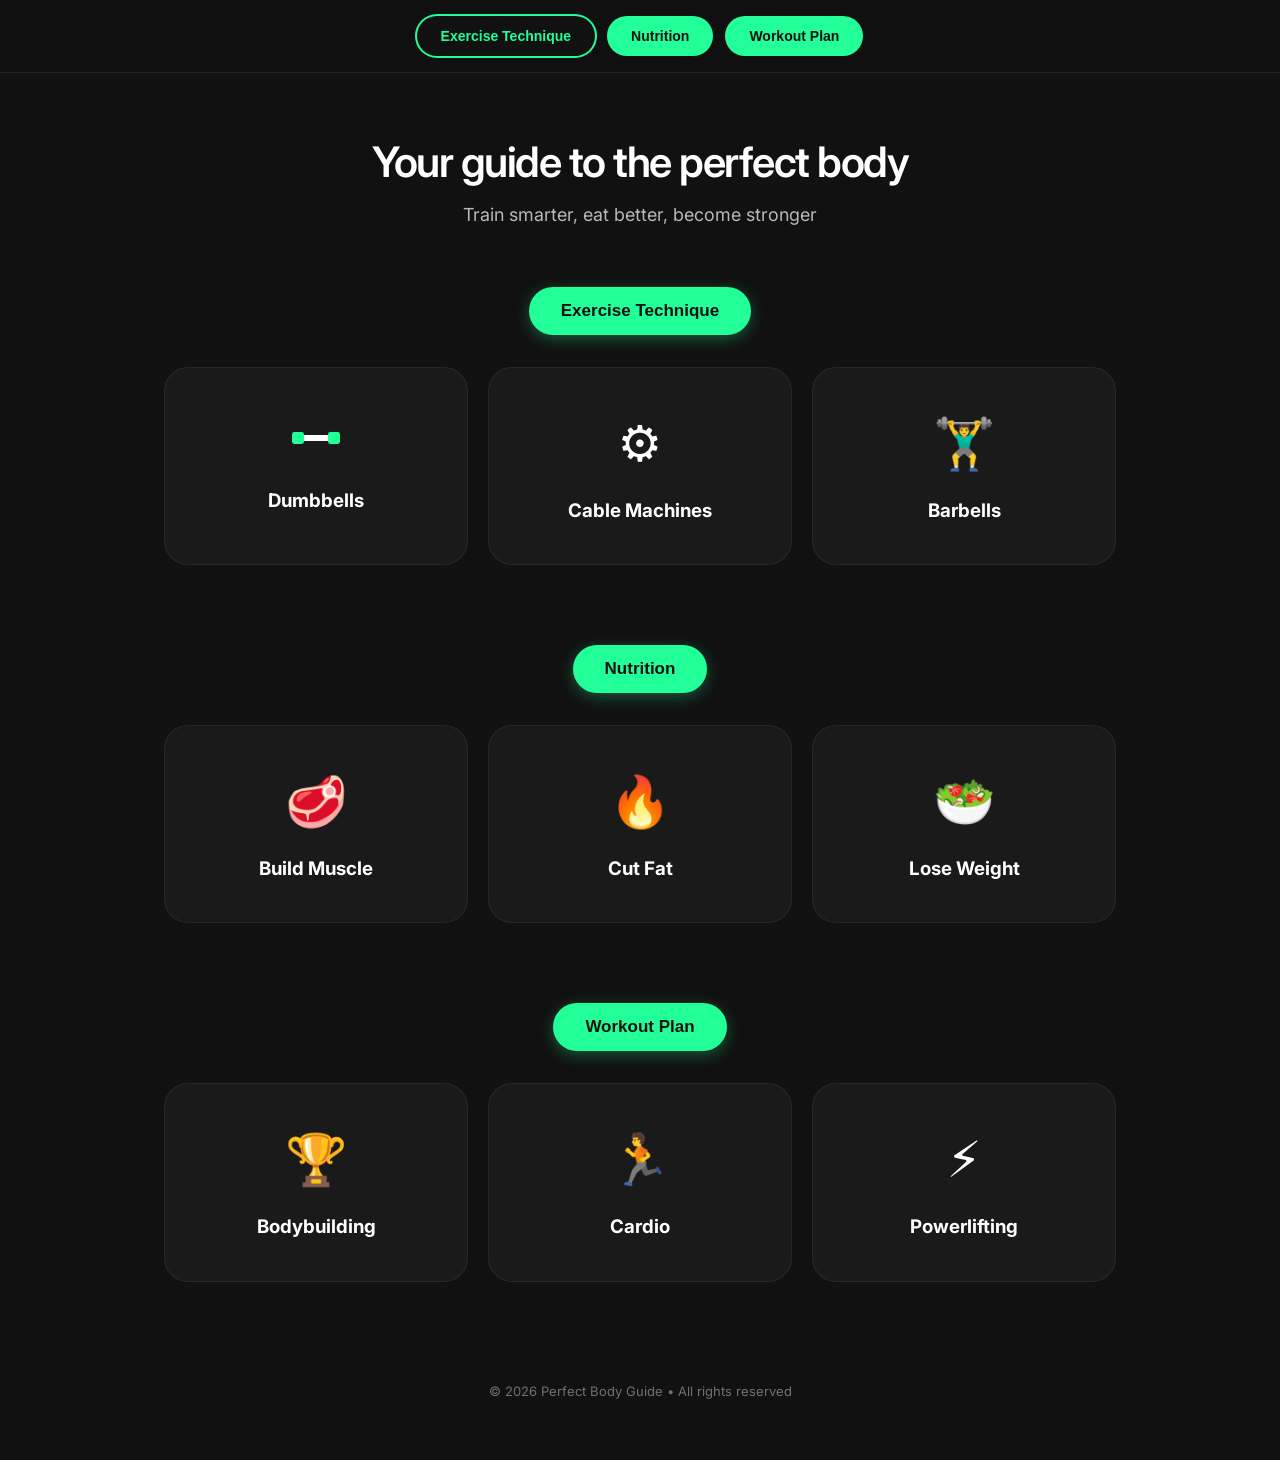
==== index.html @ 349ff9d2 "Add files via upload" ====
<!DOCTYPE html>
                <html lang="ru">
                <head>
                    <meta charset="UTF-8">
                    <meta name="viewport" content="width=device-width, initial-scale=1.0">
                    <title>Your guide to the perfect body</title>
                    <style>
                        @import url('https://fonts.googleapis.com/css2?family=Inter:wght@400;500;600&display=swap');

                        :root {
                            --green: #22ff99;
                        }

                        * {
                            margin: 0;
                            padding: 0;
                            box-sizing: border-box;
                        }

                        body {
                            background: #111111;
                            color: #ffffff;
                            font-family: 'Inter', system-ui, sans-serif;
                            line-height: 1.4;
                            overflow-x: hidden;
                        }

                        /* Верхнее фиксированное меню */
                        .top-nav {
                            position: sticky;
                            top: 0;
                            background: rgba(17, 17, 17, 0.95);
                            backdrop-filter: blur(10px);
                            z-index: 100;
                            padding: 16px 24px;
                            display: flex;
                            justify-content: center;
                            gap: 12px;
                            flex-wrap: wrap;
                            border-bottom: 1px solid rgba(255,255,255,0.08);
                        }

                        .nav-btn {
                            background: var(--green);
                            color: #111111;
                            border: none;
                            padding: 12px 24px;
                            border-radius: 9999px;
                            font-weight: 600;
                            font-size: 14px;
                            cursor: pointer;
                            transition: all 0.3s ease;
                        }

                        .nav-btn.active {
                            background: #111111;
                            color: var(--green);
                            box-shadow: 0 0 0 2px var(--green);
                        }

                        /* Герой */
                        .hero {
                            padding: 60px 24px 20px;
                            text-align: center;
                            max-width: 800px;
                            margin: 0 auto;
                        }

                        .hero h1 {
                            font-size: 42px;
                            font-weight: 600;
                            letter-spacing: -1.5px;
                            margin-bottom: 10px;
                        }

                        .hero p {
                            opacity: 0.7;
                            font-size: 18px;
                        }

                        /* Секции */
                        section {
                            padding: 40px 24px;
                            max-width: 1000px;
                            margin: 0 auto;
                        }

                        /* КОНТЕЙНЕР ДЛЯ КНОПОК НАД КАРТОЧКАМИ — ТЕПЕРЬ ПО ЦЕНТРУ */
                        .section-header-container {
                            display: flex;
                            justify-content: center; /* Центрирование кнопки */
                            margin-bottom: 32px;
                        }

                        .section-header-btn {
                            background: var(--green);
                            color: #111111;
                            font-weight: 600;
                            font-size: 17px;
                            padding: 14px 32px;
                            border-radius: 9999px;
                            border: none;
                            box-shadow: 0 4px 15px rgba(34, 255, 153, 0.3);
                            cursor: pointer;
                        }

                        /* Сетка карточек */
                        .cards-grid {
                            display: grid;
                            grid-template-columns: repeat(auto-fit, minmax(280px, 1fr));
                            gap: 20px;
                        }

                        .card {
                            background: #1a1a1a;
                            border-radius: 24px;
                            padding: 40px 24px;
                            text-align: center;
                            border: 1px solid rgba(255,255,255,0.06);
                            transition: transform 0.3s ease;
                        }

                        .card:hover {
                            transform: translateY(-8px);
                            border-color: var(--green);
                        }

                        .card-icon {
                            font-size: 50px;
                            margin-bottom: 20px;
                            display: flex;
                            justify-content: center;
                        }

                        footer {
                            padding: 60px 24px;
                            text-align: center;
                            opacity: 0.4;
                            font-size: 13px;
                        }

                        @media (max-width: 600px) {
                            .hero h1 { font-size: 32px; }
                            .cards-grid { grid-template-columns: 1fr; }
                        }
                    </style>
                </head>
                <body>

                    <div class="top-nav">
                        <button class="nav-btn active" onclick="scrollToSection('section-0')">Exercise Technique</button>
                        <button class="nav-btn" onclick="scrollToSection('section-1')">Nutrition</button>
                        <button class="nav-btn" onclick="scrollToSection('section-2')">Workout Plan</button>
                    </div>

                    <div class="hero">
                        <h1>Your guide to the perfect body</h1>
                        <p>Train smarter, eat better, become stronger</p>
                    </div>

                    <section id="section-0">
                        <div class="section-header-container">
                            <button class="section-header-btn">Exercise Technique</button>
                        </div>
                        <div class="cards-grid">
                            <div class="card">
                                <div class="card-icon">
                                    <svg width="60" height="60" viewBox="0 0 100 100">
                                        <rect x="10" y="40" width="20" height="20" rx="4" fill="#22ff99" />
                                        <rect x="70" y="40" width="20" height="20" rx="4" fill="#22ff99" />
                                        <rect x="30" y="45" width="40" height="10" fill="white" />
                                    </svg>
                                </div>
                                <h3>Dumbbells</h3>
                            </div>
                            <div class="card">
                                <div class="card-icon">⚙️</div>
                                <h3>Cable Machines</h3>
                            </div>
                            <div class="card">
                                <div class="card-icon">🏋️‍♂️</div>
                                <h3>Barbells</h3>
                            </div>
                        </div>
                    </section>

                    <section id="section-1">
                        <div class="section-header-container">
                            <button class="section-header-btn">Nutrition</button>
                        </div>

                        <div class="cards-grid">

                            <div class="card" onclick="goToPage('nutrition.html#bulking')">
                                <div class="card-icon">🥩</div>
                                <h3>Build Muscle</h3>
                            </div>

                            <div class="card" onclick="goToPage('nutrition.html#cutting')">
                                <div class="card-icon">🔥</div>
                                <h3>Cut Fat</h3>
                            </div>

                            <div class="card" onclick="goToPage('nutrition.html#weightloss')">
                                <div class="card-icon">🥗</div>
                                <h3>Lose Weight</h3>
                            </div>

                        </div>
                    </section>

                    <section id="section-2">
                        <div class="section-header-container">
                            <button class="section-header-btn">Workout Plan</button>
                        </div>
                        <div class="cards-grid">
                            <div class="card" onclick="goToPage('workout.html#bodybuilding')">
                                <div class="card-icon">🏆</div>
                                <h3>Bodybuilding</h3>
                            </div>

                            <div class="card" onclick="goToPage('cardio.html#cardio')">
                                <div class="card-icon">🏃</div>
                                <h3>Cardio</h3>
                            </div>

                            <div class="card" onclick="goToPage('powerlifting.html#powerlifting')">
                                <div class="card-icon">⚡</div>
                                <h3>Powerlifting</h3>
                            </div>
                        </div>
                    </section>

                    <footer>
                        © 2026 Perfect Body Guide • All rights reserved
                    </footer>

                    <script>
                        function scrollToSection(id) {
                            document.getElementById(id).scrollIntoView({ behavior: 'smooth' });

                            // Обновление активной кнопки в меню
                            document.querySelectorAll('.nav-btn').forEach(btn => {
                                btn.classList.remove('active');
                                if (btn.getAttribute('onclick').includes(id)) btn.classList.add('active');
                            });
                        }
                    </script>
                    <script>
                        function goToPage(page) {
                            window.location.href = page;
                        }
                    </script>
                </body>
                </html>
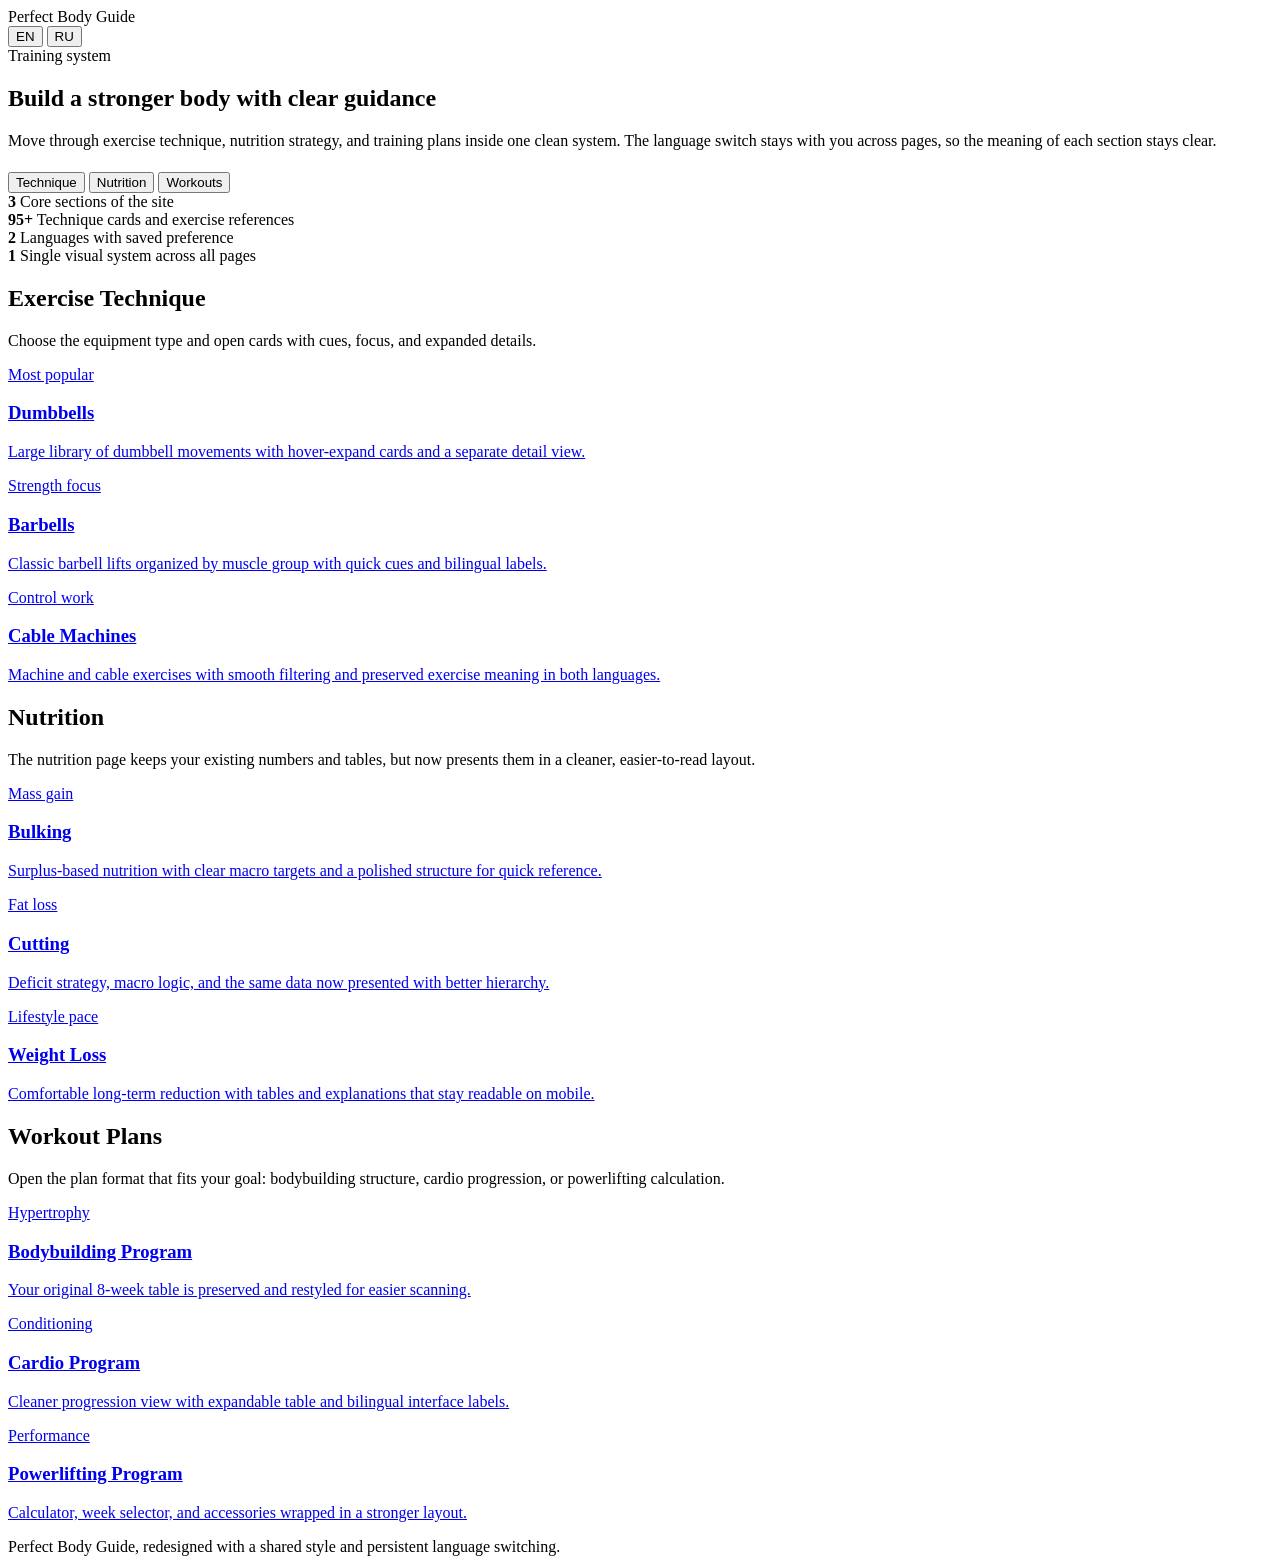
==== commit 5e87116d: "Add files via upload" ====
--- a/index.html
+++ b/index.html
@@ -1,255 +1,348 @@
-                <!DOCTYPE html>
-                <html lang="ru">
-                <head>
-                    <meta charset="UTF-8">
-                    <meta name="viewport" content="width=device-width, initial-scale=1.0">
-                    <title>Your guide to the perfect body</title>
-                    <style>
-                        @import url('https://fonts.googleapis.com/css2?family=Inter:wght@400;500;600&display=swap');
-
-                        :root {
-                            --green: #22ff99;
-                        }
-
-                        * {
-                            margin: 0;
-                            padding: 0;
-                            box-sizing: border-box;
-                        }
-
-                        body {
-                            background: #111111;
-                            color: #ffffff;
-                            font-family: 'Inter', system-ui, sans-serif;
-                            line-height: 1.4;
-                            overflow-x: hidden;
-                        }
-
-                        /* Верхнее фиксированное меню */
-                        .top-nav {
-                            position: sticky;
-                            top: 0;
-                            background: rgba(17, 17, 17, 0.95);
-                            backdrop-filter: blur(10px);
-                            z-index: 100;
-                            padding: 16px 24px;
-                            display: flex;
-                            justify-content: center;
-                            gap: 12px;
-                            flex-wrap: wrap;
-                            border-bottom: 1px solid rgba(255,255,255,0.08);
-                        }
-
-                        .nav-btn {
-                            background: var(--green);
-                            color: #111111;
-                            border: none;
-                            padding: 12px 24px;
-                            border-radius: 9999px;
-                            font-weight: 600;
-                            font-size: 14px;
-                            cursor: pointer;
-                            transition: all 0.3s ease;
-                        }
-
-                        .nav-btn.active {
-                            background: #111111;
-                            color: var(--green);
-                            box-shadow: 0 0 0 2px var(--green);
-                        }
-
-                        /* Герой */
-                        .hero {
-                            padding: 60px 24px 20px;
-                            text-align: center;
-                            max-width: 800px;
-                            margin: 0 auto;
-                        }
-
-                        .hero h1 {
-                            font-size: 42px;
-                            font-weight: 600;
-                            letter-spacing: -1.5px;
-                            margin-bottom: 10px;
-                        }
-
-                        .hero p {
-                            opacity: 0.7;
-                            font-size: 18px;
-                        }
-
-                        /* Секции */
-                        section {
-                            padding: 40px 24px;
-                            max-width: 1000px;
-                            margin: 0 auto;
-                        }
-
-                        /* КОНТЕЙНЕР ДЛЯ КНОПОК НАД КАРТОЧКАМИ — ТЕПЕРЬ ПО ЦЕНТРУ */
-                        .section-header-container {
-                            display: flex;
-                            justify-content: center; /* Центрирование кнопки */
-                            margin-bottom: 32px;
-                        }
-
-                        .section-header-btn {
-                            background: var(--green);
-                            color: #111111;
-                            font-weight: 600;
-                            font-size: 17px;
-                            padding: 14px 32px;
-                            border-radius: 9999px;
-                            border: none;
-                            box-shadow: 0 4px 15px rgba(34, 255, 153, 0.3);
-                            cursor: pointer;
-                        }
-
-                        /* Сетка карточек */
-                        .cards-grid {
-                            display: grid;
-                            grid-template-columns: repeat(auto-fit, minmax(280px, 1fr));
-                            gap: 20px;
-                        }
-
-                        .card {
-                            background: #1a1a1a;
-                            border-radius: 24px;
-                            padding: 40px 24px;
-                            text-align: center;
-                            border: 1px solid rgba(255,255,255,0.06);
-                            transition: transform 0.3s ease;
-                        }
-
-                        .card:hover {
-                            transform: translateY(-8px);
-                            border-color: var(--green);
-                        }
-
-                        .card-icon {
-                            font-size: 50px;
-                            margin-bottom: 20px;
-                            display: flex;
-                            justify-content: center;
-                        }
-
-                        footer {
-                            padding: 60px 24px;
-                            text-align: center;
-                            opacity: 0.4;
-                            font-size: 13px;
-                        }
-
-                        @media (max-width: 600px) {
-                            .hero h1 { font-size: 32px; }
-                            .cards-grid { grid-template-columns: 1fr; }
-                        }
-                    </style>
-                </head>
-                <body>
-
-                    <div class="top-nav">
-                        <button class="nav-btn active" onclick="scrollToSection('section-0')">Exercise Technique</button>
-                        <button class="nav-btn" onclick="scrollToSection('section-1')">Nutrition</button>
-                        <button class="nav-btn" onclick="scrollToSection('section-2')">Workout Plan</button>
-                    </div>
-
-                    <div class="hero">
-                        <h1>Your guide to the perfect body</h1>
-                        <p>Train smarter, eat better, become stronger</p>
-                    </div>
-
-                    <section id="section-0">
-                        <div class="section-header-container">
-                            <button class="section-header-btn">Exercise Technique</button>
-                        </div>
-                        <div class="cards-grid">
-                            <div class="card">
-                                <div class="card-icon">
-                                    <svg width="60" height="60" viewBox="0 0 100 100">
-                                        <rect x="10" y="40" width="20" height="20" rx="4" fill="#22ff99" />
-                                        <rect x="70" y="40" width="20" height="20" rx="4" fill="#22ff99" />
-                                        <rect x="30" y="45" width="40" height="10" fill="white" />
-                                    </svg>
-                                </div>
-                                <h3>Dumbbells</h3>
-                            </div>
-                            <div class="card">
-                                <div class="card-icon">⚙️</div>
-                                <h3>Cable Machines</h3>
-                            </div>
-                            <div class="card">
-                                <div class="card-icon">🏋️‍♂️</div>
-                                <h3>Barbells</h3>
-                            </div>
-                        </div>
-                    </section>
-
-                    <section id="section-1">
-                        <div class="section-header-container">
-                            <button class="section-header-btn">Nutrition</button>
-                        </div>
-
-                        <div class="cards-grid">
-
-                            <div class="card" onclick="goToPage('nutrition.html#bulking')">
-                                <div class="card-icon">🥩</div>
-                                <h3>Build Muscle</h3>
-                            </div>
-
-                            <div class="card" onclick="goToPage('nutrition.html#cutting')">
-                                <div class="card-icon">🔥</div>
-                                <h3>Cut Fat</h3>
-                            </div>
-
-                            <div class="card" onclick="goToPage('nutrition.html#weightloss')">
-                                <div class="card-icon">🥗</div>
-                                <h3>Lose Weight</h3>
-                            </div>
-
-                        </div>
-                    </section>
-
-                    <section id="section-2">
-                        <div class="section-header-container">
-                            <button class="section-header-btn">Workout Plan</button>
-                        </div>
-                        <div class="cards-grid">
-                            <div class="card" onclick="goToPage('workout.html#bodybuilding')">
-                                <div class="card-icon">🏆</div>
-                                <h3>Bodybuilding</h3>
-                            </div>
-
-                            <div class="card" onclick="goToPage('cardio.html#cardio')">
-                                <div class="card-icon">🏃</div>
-                                <h3>Cardio</h3>
-                            </div>
-
-                            <div class="card" onclick="goToPage('powerlifting.html#powerlifting')">
-                                <div class="card-icon">⚡</div>
-                                <h3>Powerlifting</h3>
-                            </div>
-                        </div>
-                    </section>
-
-                    <footer>
-                        © 2026 Perfect Body Guide • All rights reserved
-                    </footer>
-
-                    <script>
-                        function scrollToSection(id) {
-                            document.getElementById(id).scrollIntoView({ behavior: 'smooth' });
-
-                            // Обновление активной кнопки в меню
-                            document.querySelectorAll('.nav-btn').forEach(btn => {
-                                btn.classList.remove('active');
-                                if (btn.getAttribute('onclick').includes(id)) btn.classList.add('active');
-                            });
-                        }
-                    </script>
-                    <script>
-                        function goToPage(page) {
-                            window.location.href = page;
-                        }
-                    </script>
-                </body>
-                </html>+<!DOCTYPE html>
+<html lang="en">
+<head>
+    <meta charset="UTF-8">
+    <meta name="viewport" content="width=device-width, initial-scale=1.0">
+    <title>Perfect Body Guide</title>
+    <link rel="stylesheet" href="assets/site.css">
+</head>
+<body style="--accent:#22ff99; --accent-rgb:34,255,153;">
+    <main class="site-shell">
+        <div class="site-topbar">
+            <div class="brand-pill">
+                <span class="brand-pill__dot"></span>
+                <span data-i18n="brand">Perfect Body Guide</span>
+            </div>
+
+            <div class="lang-switch" aria-label="Language switcher">
+                <button type="button" data-set-lang="en">EN</button>
+                <button type="button" data-set-lang="ru">RU</button>
+            </div>
+        </div>
+
+        <section class="hero-panel">
+            <div>
+                <div class="eyebrow" data-i18n="eyebrow">Training system</div>
+                <h1 class="hero-title" data-i18n="heroTitle">Build a stronger body with clear guidance</h1>
+                <p class="hero-copy" data-i18n="heroCopy">
+                    Move through exercise technique, nutrition strategy, and training plans inside one clean system. The language switch stays with you across pages, so the meaning of each section stays clear.
+                </p>
+                <div class="nav-pills" style="margin-top:22px;">
+                    <button type="button" class="nav-pill is-active" onclick="scrollToSection('technique')" data-i18n="navTechnique">Technique</button>
+                    <button type="button" class="nav-pill" onclick="scrollToSection('nutrition')" data-i18n="navNutrition">Nutrition</button>
+                    <button type="button" class="nav-pill" onclick="scrollToSection('workouts')" data-i18n="navWorkouts">Workouts</button>
+                </div>
+            </div>
+
+            <div class="hero-side">
+                <div class="hero-stats">
+                    <div class="stat-card">
+                        <strong>3</strong>
+                        <span data-i18n="statAreas">Core sections of the site</span>
+                    </div>
+                    <div class="stat-card">
+                        <strong>95+</strong>
+                        <span data-i18n="statExercises">Technique cards and exercise references</span>
+                    </div>
+                    <div class="stat-card">
+                        <strong>2</strong>
+                        <span data-i18n="statLanguages">Languages with saved preference</span>
+                    </div>
+                    <div class="stat-card">
+                        <strong>1</strong>
+                        <span data-i18n="statFlow">Single visual system across all pages</span>
+                    </div>
+                </div>
+            </div>
+        </section>
+
+        <section class="section-panel" id="technique">
+            <div class="section-head">
+                <div>
+                    <h2 class="section-title" data-i18n="techniqueTitle">Exercise Technique</h2>
+                    <p class="section-copy" data-i18n="techniqueCopy">Choose the equipment type and open cards with cues, focus, and expanded details.</p>
+                </div>
+            </div>
+
+            <div class="resource-grid">
+                <a class="resource-card" href="technique/dumbbells.html">
+                    <div class="resource-kicker" data-i18n="kickerPopular">Most popular</div>
+                    <h3 data-i18n="cardDumbbellsTitle">Dumbbells</h3>
+                    <p data-i18n="cardDumbbellsCopy">Large library of dumbbell movements with hover-expand cards and a separate detail view.</p>
+                </a>
+
+                <a class="resource-card" href="technique/Barbells.html">
+                    <div class="resource-kicker" data-i18n="kickerStrength">Strength focus</div>
+                    <h3 data-i18n="cardBarbellsTitle">Barbells</h3>
+                    <p data-i18n="cardBarbellsCopy">Classic barbell lifts organized by muscle group with quick cues and bilingual labels.</p>
+                </a>
+
+                <a class="resource-card" href="technique/Cable%20Machines.html">
+                    <div class="resource-kicker" data-i18n="kickerControl">Control work</div>
+                    <h3 data-i18n="cardCableTitle">Cable Machines</h3>
+                    <p data-i18n="cardCableCopy">Machine and cable exercises with smooth filtering and preserved exercise meaning in both languages.</p>
+                </a>
+            </div>
+        </section>
+
+        <section class="section-panel" id="nutrition">
+            <div class="section-head">
+                <div>
+                    <h2 class="section-title" data-i18n="nutritionTitle">Nutrition</h2>
+                    <p class="section-copy" data-i18n="nutritionCopy">The nutrition page keeps your existing numbers and tables, but now presents them in a cleaner, easier-to-read layout.</p>
+                </div>
+            </div>
+
+            <div class="resource-grid">
+                <a class="resource-card" href="nutrition/nutrition.html#bulking">
+                    <div class="resource-kicker" data-i18n="kickerMass">Mass gain</div>
+                    <h3 data-i18n="cardBulkingTitle">Bulking</h3>
+                    <p data-i18n="cardBulkingCopy">Surplus-based nutrition with clear macro targets and a polished structure for quick reference.</p>
+                </a>
+
+                <a class="resource-card" href="nutrition/nutrition.html#cutting">
+                    <div class="resource-kicker" data-i18n="kickerCut">Fat loss</div>
+                    <h3 data-i18n="cardCuttingTitle">Cutting</h3>
+                    <p data-i18n="cardCuttingCopy">Deficit strategy, macro logic, and the same data now presented with better hierarchy.</p>
+                </a>
+
+                <a class="resource-card" href="nutrition/nutrition.html#weightloss">
+                    <div class="resource-kicker" data-i18n="kickerHealth">Lifestyle pace</div>
+                    <h3 data-i18n="cardWeightTitle">Weight Loss</h3>
+                    <p data-i18n="cardWeightCopy">Comfortable long-term reduction with tables and explanations that stay readable on mobile.</p>
+                </a>
+            </div>
+        </section>
+
+        <section class="section-panel" id="workouts">
+            <div class="section-head">
+                <div>
+                    <h2 class="section-title" data-i18n="workoutsTitle">Workout Plans</h2>
+                    <p class="section-copy" data-i18n="workoutsCopy">Open the plan format that fits your goal: bodybuilding structure, cardio progression, or powerlifting calculation.</p>
+                </div>
+            </div>
+
+            <div class="resource-grid">
+                <a class="resource-card" href="workout/workout.html">
+                    <div class="resource-kicker" data-i18n="kickerBodybuilding">Hypertrophy</div>
+                    <h3 data-i18n="cardWorkoutTitle">Bodybuilding Program</h3>
+                    <p data-i18n="cardWorkoutCopy">Your original 8-week table is preserved and restyled for easier scanning.</p>
+                </a>
+
+                <a class="resource-card" href="workout/cardio.html">
+                    <div class="resource-kicker" data-i18n="kickerCardio">Conditioning</div>
+                    <h3 data-i18n="cardCardioTitle">Cardio Program</h3>
+                    <p data-i18n="cardCardioCopy">Cleaner progression view with expandable table and bilingual interface labels.</p>
+                </a>
+
+                <a class="resource-card" href="workout/powerlifting.html">
+                    <div class="resource-kicker" data-i18n="kickerPower">Performance</div>
+                    <h3 data-i18n="cardPowerTitle">Powerlifting Program</h3>
+                    <p data-i18n="cardPowerCopy">Calculator, week selector, and accessories wrapped in a stronger layout.</p>
+                </a>
+            </div>
+        </section>
+
+        <footer class="site-footer" data-i18n="footer">Perfect Body Guide, redesigned with a shared style and persistent language switching.</footer>
+    </main>
+
+    <script src="assets/site.js"></script>
+    <script>
+        const translations = {
+            __title: {
+                en: "Perfect Body Guide",
+                ru: "Гид по идеальному телу"
+            },
+            brand: {
+                en: "Perfect Body Guide",
+                ru: "Гид по идеальному телу"
+            },
+            eyebrow: {
+                en: "Training system",
+                ru: "Тренировочная система"
+            },
+            heroTitle: {
+                en: "Build a stronger body with clear guidance",
+                ru: "Строй сильное тело по понятной системе"
+            },
+            heroCopy: {
+                en: "Move through exercise technique, nutrition strategy, and training plans inside one clean system. The language switch stays with you across pages, so the meaning of each section stays clear.",
+                ru: "Переходи между техникой упражнений, питанием и тренировочными планами в одной цельной системе. Переключатель языка сохраняется между страницами, поэтому смысл каждой секции остается точным."
+            },
+            navTechnique: {
+                en: "Technique",
+                ru: "Техника"
+            },
+            navNutrition: {
+                en: "Nutrition",
+                ru: "Питание"
+            },
+            navWorkouts: {
+                en: "Workouts",
+                ru: "Планы"
+            },
+            statAreas: {
+                en: "Core sections of the site",
+                ru: "Ключевые разделы сайта"
+            },
+            statExercises: {
+                en: "Technique cards and exercise references",
+                ru: "Карточек и справочников по упражнениям"
+            },
+            statLanguages: {
+                en: "Languages with saved preference",
+                ru: "Языка с сохранением выбора"
+            },
+            statFlow: {
+                en: "Single visual system across all pages",
+                ru: "Единая визуальная система на всех страницах"
+            },
+            techniqueTitle: {
+                en: "Exercise Technique",
+                ru: "Техника упражнений"
+            },
+            techniqueCopy: {
+                en: "Choose the equipment type and open cards with cues, focus, and expanded details.",
+                ru: "Выбери тип оборудования и открывай карточки с акцентами, подсказками и расширенными описаниями."
+            },
+            kickerPopular: {
+                en: "Most popular",
+                ru: "Самый популярный"
+            },
+            kickerStrength: {
+                en: "Strength focus",
+                ru: "Силовой акцент"
+            },
+            kickerControl: {
+                en: "Control work",
+                ru: "Контроль движения"
+            },
+            cardDumbbellsTitle: {
+                en: "Dumbbells",
+                ru: "Гантели"
+            },
+            cardDumbbellsCopy: {
+                en: "Large library of dumbbell movements with hover-expand cards and a separate detail view.",
+                ru: "Большая библиотека движений с гантелями, карточками с раскрытием по наведению и отдельной детальной страницей."
+            },
+            cardBarbellsTitle: {
+                en: "Barbells",
+                ru: "Штанги"
+            },
+            cardBarbellsCopy: {
+                en: "Classic barbell lifts organized by muscle group with quick cues and bilingual labels.",
+                ru: "Классические упражнения со штангой по мышечным группам, с короткими подсказками и двуязычными названиями."
+            },
+            cardCableTitle: {
+                en: "Cable Machines",
+                ru: "Блочные тренажеры"
+            },
+            cardCableCopy: {
+                en: "Machine and cable exercises with smooth filtering and preserved exercise meaning in both languages.",
+                ru: "Упражнения на блоках и тренажерах с плавной фильтрацией и сохраненным смыслом названий на двух языках."
+            },
+            nutritionTitle: {
+                en: "Nutrition",
+                ru: "Питание"
+            },
+            nutritionCopy: {
+                en: "The nutrition page keeps your existing numbers and tables, but now presents them in a cleaner, easier-to-read layout.",
+                ru: "Страница питания сохраняет текущие числа и таблицы, но теперь подает их в более чистом и удобном формате."
+            },
+            kickerMass: {
+                en: "Mass gain",
+                ru: "Набор массы"
+            },
+            kickerCut: {
+                en: "Fat loss",
+                ru: "Снижение жира"
+            },
+            kickerHealth: {
+                en: "Lifestyle pace",
+                ru: "Комфортный темп"
+            },
+            cardBulkingTitle: {
+                en: "Bulking",
+                ru: "Набор"
+            },
+            cardBulkingCopy: {
+                en: "Surplus-based nutrition with clear macro targets and a polished structure for quick reference.",
+                ru: "Питание на профиците с понятными целями по макронутриентам и удобной структурой для быстрого просмотра."
+            },
+            cardCuttingTitle: {
+                en: "Cutting",
+                ru: "Сушка"
+            },
+            cardCuttingCopy: {
+                en: "Deficit strategy, macro logic, and the same data now presented with better hierarchy.",
+                ru: "Стратегия дефицита, логика макросов и те же данные, но в более удобной иерархии."
+            },
+            cardWeightTitle: {
+                en: "Weight Loss",
+                ru: "Снижение веса"
+            },
+            cardWeightCopy: {
+                en: "Comfortable long-term reduction with tables and explanations that stay readable on mobile.",
+                ru: "Комфортное долгосрочное снижение веса с таблицами и пояснениями, которые удобно читать и на телефоне."
+            },
+            workoutsTitle: {
+                en: "Workout Plans",
+                ru: "Тренировочные планы"
+            },
+            workoutsCopy: {
+                en: "Open the plan format that fits your goal: bodybuilding structure, cardio progression, or powerlifting calculation.",
+                ru: "Открывай формат плана под свою цель: бодибилдинг, кардио-прогрессия или пауэрлифтинг-калькулятор."
+            },
+            kickerBodybuilding: {
+                en: "Hypertrophy",
+                ru: "Гипертрофия"
+            },
+            kickerCardio: {
+                en: "Conditioning",
+                ru: "Выносливость"
+            },
+            kickerPower: {
+                en: "Performance",
+                ru: "Результат"
+            },
+            cardWorkoutTitle: {
+                en: "Bodybuilding Program",
+                ru: "Программа по бодибилдингу"
+            },
+            cardWorkoutCopy: {
+                en: "Your original 8-week table is preserved and restyled for easier scanning.",
+                ru: "Твоя исходная 8-недельная таблица сохранена, но теперь читается заметно легче."
+            },
+            cardCardioTitle: {
+                en: "Cardio Program",
+                ru: "Кардио-программа"
+            },
+            cardCardioCopy: {
+                en: "Cleaner progression view with expandable table and bilingual interface labels.",
+                ru: "Более чистый вид прогрессии, разворачиваемая таблица и двуязычные элементы интерфейса."
+            },
+            cardPowerTitle: {
+                en: "Powerlifting Program",
+                ru: "Пауэрлифтинг-программа"
+            },
+            cardPowerCopy: {
+                en: "Calculator, week selector, and accessories wrapped in a stronger layout.",
+                ru: "Калькулятор, выбор недели и аксессуары собраны в более сильной и современной подаче."
+            },
+            footer: {
+                en: "Perfect Body Guide, redesigned with a shared style and persistent language switching.",
+                ru: "Perfect Body Guide с единым стилем и переключением языка, которое сохраняется между страницами."
+            }
+        };
+
+        function scrollToSection(id) {
+            document.getElementById(id).scrollIntoView({ behavior: "smooth", block: "start" });
+            document.querySelectorAll(".nav-pill").forEach((button) => {
+                button.classList.toggle("is-active", button.getAttribute("onclick").includes(id));
+            });
+        }
+
+        SiteApp.initPage({ translations });
+    </script>
+</body>
+</html>
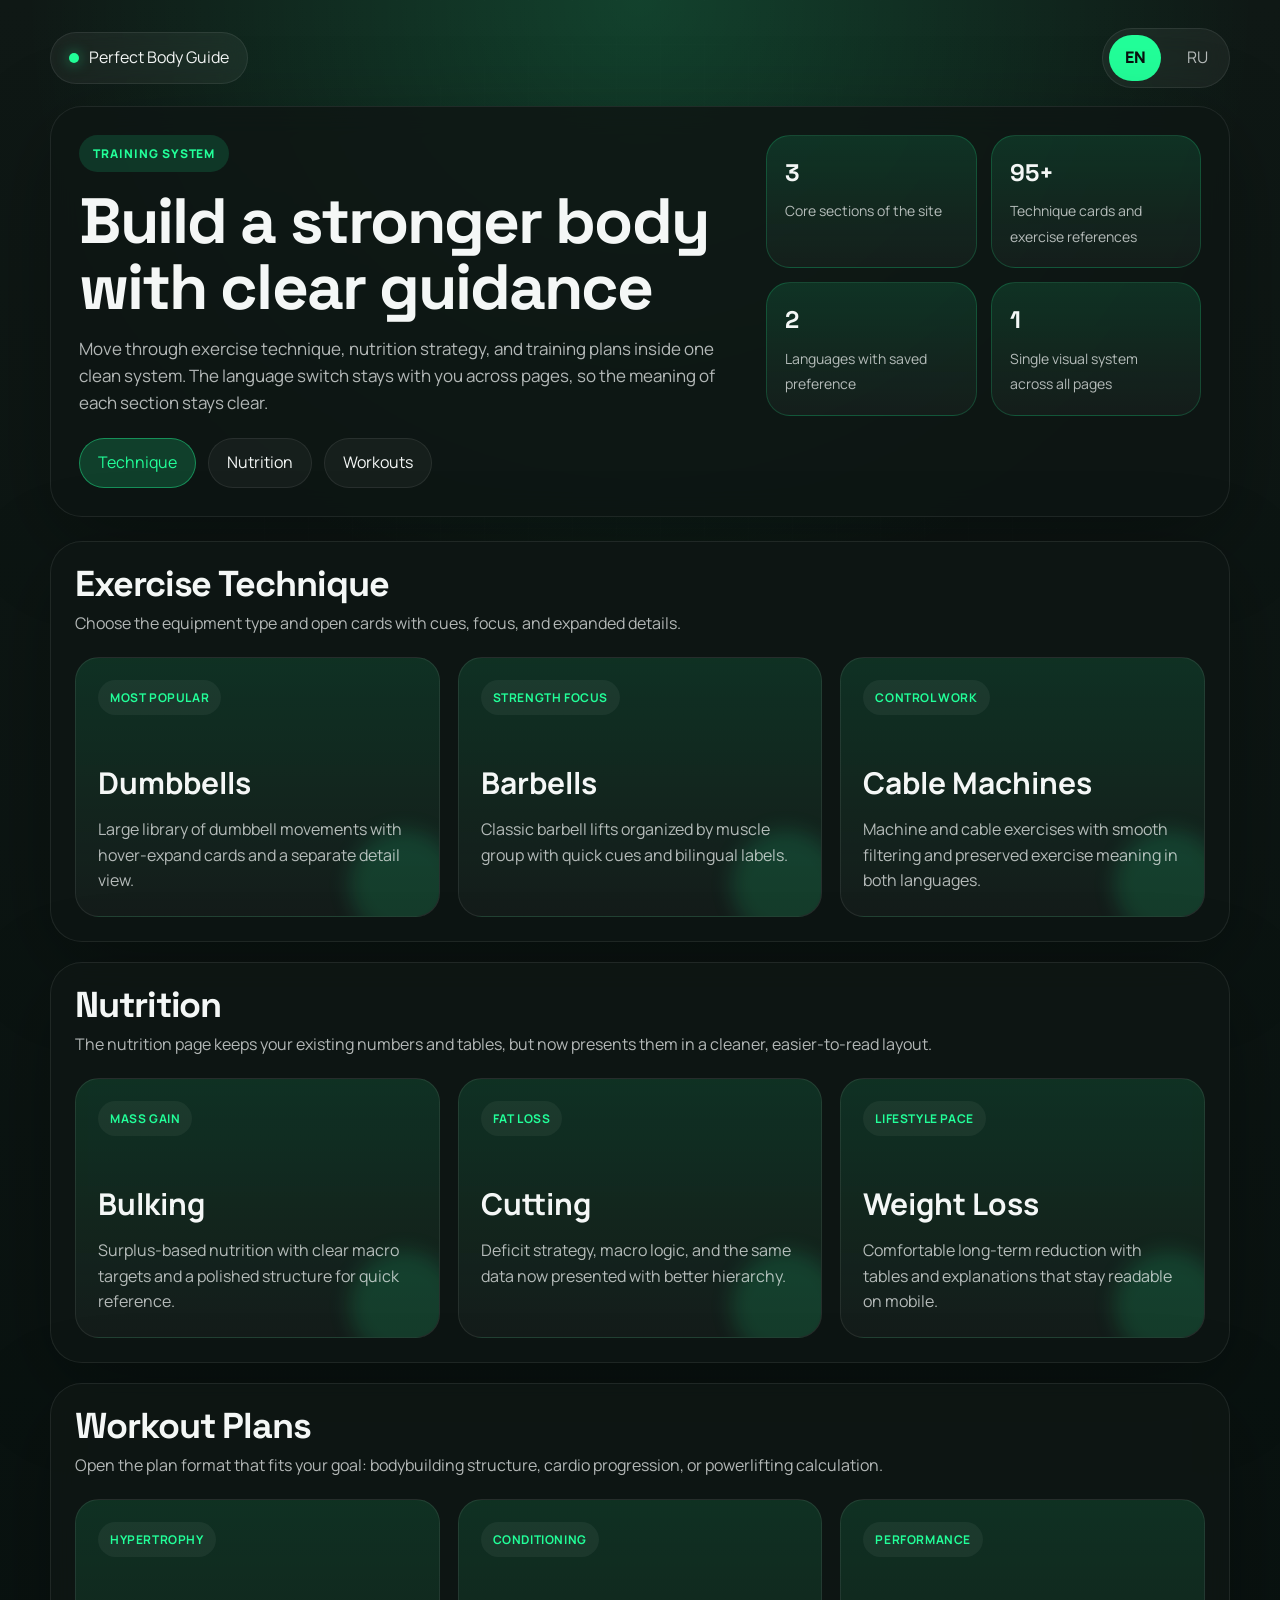
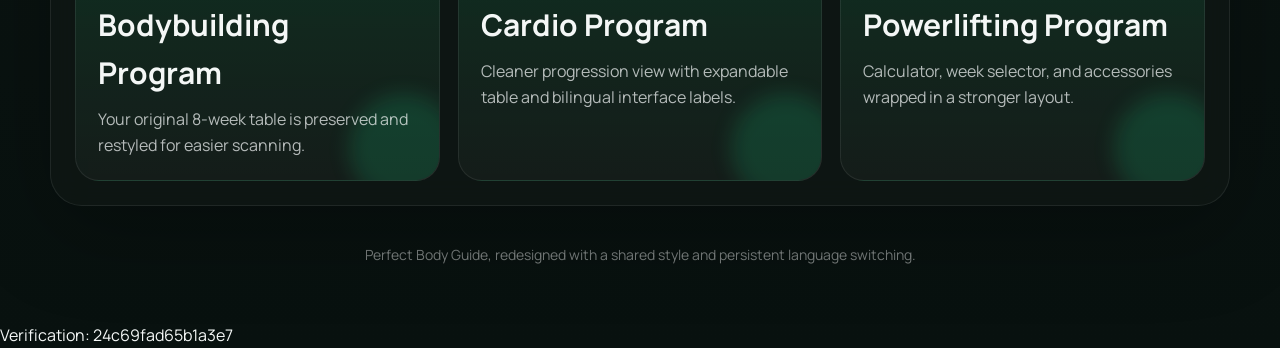
==== commit 24c63b51: "Add files via upload" ====
--- a/index.html
+++ b/index.html
@@ -6,6 +6,7 @@
     <title>Perfect Body Guide</title>
     <link rel="stylesheet" href="assets/site.css">
 </head>
+
 <body style="--accent:#22ff99; --accent-rgb:34,255,153;">
     <main class="site-shell">
         <div class="site-topbar">
@@ -346,3 +347,11 @@
     </script>
 </body>
 </html>
+<html>
+<head>
+    <meta http-equiv="Content-Type" content="text/html; charset=UTF-8">
+</head>
+<body>
+    Verification: 24c69fad65b1a3e7
+</body>
+</html>
--- a/assets/site.css
+++ b/assets/site.css
@@ -0,0 +1,720 @@
+@import url("https://fonts.googleapis.com/css2?family=Manrope:wght@400;500;600;700;800&family=Space+Grotesk:wght@500;700&display=swap");
+
+:root {
+    --accent: #22ff99;
+    --accent-rgb: 34, 255, 153;
+    --bg: #08110f;
+    --surface: rgba(14, 22, 20, 0.88);
+    --surface-strong: rgba(12, 19, 17, 0.96);
+    --surface-soft: rgba(255, 255, 255, 0.04);
+    --line: rgba(255, 255, 255, 0.08);
+    --line-strong: rgba(255, 255, 255, 0.14);
+    --text: #f4f7f6;
+    --muted: rgba(244, 247, 246, 0.72);
+    --muted-soft: rgba(244, 247, 246, 0.48);
+    --shadow: 0 24px 90px rgba(0, 0, 0, 0.28);
+    --radius-xl: 32px;
+    --radius-lg: 24px;
+    --radius-md: 18px;
+    --radius-sm: 14px;
+    --transition: 0.28s ease;
+}
+
+* {
+    box-sizing: border-box;
+}
+
+html {
+    scroll-behavior: smooth;
+}
+
+body {
+    margin: 0;
+    min-height: 100vh;
+    color: var(--text);
+    font-family: "Manrope", sans-serif;
+    line-height: 1.6;
+    background:
+        radial-gradient(circle at top, rgba(var(--accent-rgb), 0.18), transparent 30%),
+        linear-gradient(180deg, #0f1815 0%, #08110f 100%);
+}
+
+body::before {
+    content: "";
+    position: fixed;
+    inset: 0;
+    background:
+        linear-gradient(rgba(255, 255, 255, 0.03) 1px, transparent 1px),
+        linear-gradient(90deg, rgba(255, 255, 255, 0.03) 1px, transparent 1px);
+    background-size: 44px 44px;
+    mask-image: radial-gradient(circle at center, black 45%, transparent 88%);
+    pointer-events: none;
+    opacity: 0.32;
+}
+
+a {
+    color: inherit;
+    text-decoration: none;
+}
+
+button,
+input,
+select {
+    font: inherit;
+}
+
+button {
+    border: 0;
+}
+
+.site-shell {
+    position: relative;
+    z-index: 1;
+    max-width: 1220px;
+    margin: 0 auto;
+    padding: 28px 20px 56px;
+}
+
+.site-topbar {
+    display: flex;
+    align-items: center;
+    justify-content: space-between;
+    gap: 16px;
+    margin-bottom: 18px;
+}
+
+.brand-pill,
+.ghost-btn,
+.lang-switch {
+    display: inline-flex;
+    align-items: center;
+    gap: 10px;
+    border-radius: 999px;
+    border: 1px solid var(--line);
+    background: rgba(255, 255, 255, 0.05);
+    backdrop-filter: blur(12px);
+}
+
+.brand-pill,
+.ghost-btn {
+    padding: 12px 18px;
+    color: var(--text);
+    transition: transform var(--transition), border-color var(--transition), color var(--transition), background var(--transition);
+}
+
+.ghost-btn:hover,
+.brand-pill:hover {
+    transform: translateY(-2px);
+    border-color: rgba(var(--accent-rgb), 0.45);
+    background: rgba(var(--accent-rgb), 0.14);
+    color: rgb(var(--accent-rgb));
+}
+
+.ghost-btn::before {
+    content: "\2190";
+    font-size: 16px;
+}
+
+.brand-pill__dot {
+    width: 10px;
+    height: 10px;
+    border-radius: 50%;
+    background: rgb(var(--accent-rgb));
+    box-shadow: 0 0 14px rgba(var(--accent-rgb), 0.55);
+}
+
+.lang-switch {
+    padding: 6px;
+}
+
+.lang-switch button {
+    min-width: 52px;
+    padding: 10px 14px;
+    border-radius: 999px;
+    background: transparent;
+    color: var(--muted);
+    cursor: pointer;
+    transition: background var(--transition), color var(--transition), transform var(--transition);
+}
+
+.lang-switch button:hover {
+    color: var(--text);
+}
+
+.lang-switch button.is-active {
+    background: rgb(var(--accent-rgb));
+    color: #09100e;
+    font-weight: 800;
+}
+
+.hero-panel,
+.section-panel,
+.table-panel,
+.form-panel,
+.content-panel {
+    border-radius: var(--radius-xl);
+    background: var(--surface);
+    border: 1px solid var(--line);
+    box-shadow: var(--shadow);
+    backdrop-filter: blur(14px);
+}
+
+.hero-panel {
+    display: grid;
+    grid-template-columns: minmax(0, 1.45fr) minmax(280px, 0.95fr);
+    gap: 24px;
+    padding: 28px;
+    margin-bottom: 24px;
+}
+
+.hero-panel--single {
+    grid-template-columns: 1fr;
+}
+
+.eyebrow {
+    display: inline-flex;
+    align-items: center;
+    gap: 10px;
+    width: fit-content;
+    margin-bottom: 16px;
+    padding: 9px 14px;
+    border-radius: 999px;
+    background: rgba(var(--accent-rgb), 0.14);
+    color: rgb(var(--accent-rgb));
+    font-size: 12px;
+    font-weight: 800;
+    letter-spacing: 0.08em;
+    text-transform: uppercase;
+}
+
+.hero-title,
+.section-title,
+.card-title,
+.table-title {
+    margin: 0;
+    font-family: "Space Grotesk", sans-serif;
+    line-height: 1.04;
+    letter-spacing: -0.03em;
+}
+
+.hero-title {
+    font-size: clamp(38px, 6vw, 64px);
+    margin-bottom: 14px;
+}
+
+.hero-copy {
+    margin: 0;
+    max-width: 760px;
+    color: var(--muted);
+    font-size: 17px;
+}
+
+.hero-side {
+    display: flex;
+    flex-direction: column;
+    gap: 14px;
+}
+
+.hero-stats,
+.mini-stats,
+.feature-grid {
+    display: grid;
+    gap: 14px;
+}
+
+.hero-stats {
+    grid-template-columns: repeat(2, minmax(0, 1fr));
+}
+
+.mini-stats {
+    grid-template-columns: repeat(auto-fit, minmax(160px, 1fr));
+}
+
+.feature-grid {
+    grid-template-columns: repeat(auto-fit, minmax(220px, 1fr));
+}
+
+.stat-card,
+.feature-card,
+.info-card {
+    padding: 18px;
+    border-radius: var(--radius-lg);
+    background: linear-gradient(180deg, rgba(var(--accent-rgb), 0.12), rgba(255, 255, 255, 0.03));
+    border: 1px solid rgba(var(--accent-rgb), 0.18);
+}
+
+.stat-card strong,
+.feature-card strong,
+.info-card strong {
+    display: block;
+    margin-bottom: 6px;
+    font-family: "Space Grotesk", sans-serif;
+    font-size: 24px;
+}
+
+.stat-card span,
+.feature-card span,
+.info-card span {
+    color: var(--muted);
+    font-size: 14px;
+}
+
+.section-panel,
+.table-panel,
+.content-panel,
+.form-panel {
+    padding: 24px;
+    margin-bottom: 20px;
+}
+
+.section-head {
+    display: flex;
+    align-items: flex-end;
+    justify-content: space-between;
+    gap: 16px;
+    margin-bottom: 20px;
+}
+
+.section-title {
+    font-size: clamp(26px, 3.5vw, 36px);
+    margin-bottom: 8px;
+}
+
+.section-copy,
+.section-note,
+.muted-text {
+    margin: 0;
+    color: var(--muted);
+}
+
+.nav-pills,
+.filter-row,
+.action-row {
+    display: flex;
+    flex-wrap: wrap;
+    gap: 12px;
+}
+
+.nav-pill,
+.filter-chip,
+.secondary-btn,
+.primary-btn,
+.download-btn,
+.detail-link {
+    display: inline-flex;
+    align-items: center;
+    justify-content: center;
+    gap: 8px;
+    min-height: 46px;
+    padding: 11px 18px;
+    border-radius: 999px;
+    cursor: pointer;
+    transition: transform var(--transition), border-color var(--transition), background var(--transition), color var(--transition), box-shadow var(--transition);
+}
+
+.nav-pill,
+.filter-chip,
+.secondary-btn,
+.detail-link {
+    background: rgba(255, 255, 255, 0.04);
+    color: var(--text);
+    border: 1px solid var(--line);
+}
+
+.primary-btn,
+.download-btn {
+    background: rgb(var(--accent-rgb));
+    color: #09100e;
+    font-weight: 800;
+}
+
+.nav-pill:hover,
+.filter-chip:hover,
+.secondary-btn:hover,
+.detail-link:hover,
+.primary-btn:hover,
+.download-btn:hover {
+    transform: translateY(-2px);
+}
+
+.nav-pill.is-active,
+.filter-chip.is-active {
+    background: rgba(var(--accent-rgb), 0.18);
+    border-color: rgba(var(--accent-rgb), 0.42);
+    color: rgb(var(--accent-rgb));
+}
+
+.cards-grid,
+.resource-grid {
+    display: grid;
+    grid-template-columns: repeat(auto-fit, minmax(240px, 1fr));
+    gap: 18px;
+}
+
+.resource-card {
+    position: relative;
+    overflow: hidden;
+    min-height: 220px;
+    padding: 22px;
+    border-radius: var(--radius-lg);
+    background: linear-gradient(180deg, rgba(var(--accent-rgb), 0.12), rgba(255, 255, 255, 0.03));
+    border: 1px solid rgba(255, 255, 255, 0.08);
+    transition: transform var(--transition), border-color var(--transition), box-shadow var(--transition);
+}
+
+.resource-card::after {
+    content: "";
+    position: absolute;
+    right: -20px;
+    bottom: -24px;
+    width: 110px;
+    height: 110px;
+    border-radius: 50%;
+    background: rgba(var(--accent-rgb), 0.14);
+    filter: blur(10px);
+}
+
+.resource-card:hover {
+    transform: translateY(-6px);
+    border-color: rgba(var(--accent-rgb), 0.36);
+    box-shadow: 0 16px 34px rgba(0, 0, 0, 0.24);
+}
+
+.resource-kicker {
+    display: inline-flex;
+    align-items: center;
+    width: fit-content;
+    margin-bottom: 14px;
+    padding: 8px 12px;
+    border-radius: 999px;
+    background: rgba(255, 255, 255, 0.05);
+    color: rgb(var(--accent-rgb));
+    font-size: 12px;
+    font-weight: 700;
+    letter-spacing: 0.05em;
+    text-transform: uppercase;
+}
+
+.resource-card h3,
+.table-title {
+    font-size: clamp(22px, 3vw, 30px);
+    margin-bottom: 10px;
+}
+
+.resource-card p {
+    position: relative;
+    z-index: 1;
+    margin: 0;
+    color: var(--muted);
+}
+
+.table-wrap {
+    overflow: auto;
+    border-radius: var(--radius-lg);
+    border: 1px solid rgba(255, 255, 255, 0.08);
+}
+
+.table-wrap.is-collapsed {
+    max-height: 520px;
+}
+
+.data-table {
+    width: 100%;
+    min-width: 720px;
+    border-collapse: collapse;
+    background: rgba(255, 255, 255, 0.02);
+}
+
+.data-table th,
+.data-table td {
+    padding: 12px 14px;
+    border-bottom: 1px solid rgba(255, 255, 255, 0.07);
+    text-align: left;
+    vertical-align: top;
+}
+
+.data-table th {
+    position: sticky;
+    top: 0;
+    z-index: 1;
+    background: rgba(6, 10, 10, 0.92);
+    color: rgb(var(--accent-rgb));
+    font-weight: 800;
+}
+
+.data-table tr:hover td {
+    background: rgba(255, 255, 255, 0.03);
+}
+
+.week-row td {
+    background: rgba(var(--accent-rgb), 0.18);
+    color: rgb(var(--accent-rgb));
+    font-weight: 800;
+}
+
+.day-row td {
+    background: rgba(255, 255, 255, 0.06);
+    font-weight: 700;
+}
+
+.exercise-grid {
+    display: grid;
+    grid-template-columns: repeat(auto-fit, minmax(270px, 1fr));
+    gap: 18px;
+    align-items: start;
+}
+
+.exercise-card {
+    position: relative;
+    overflow: hidden;
+    display: flex;
+    flex-direction: column;
+    gap: 14px;
+    min-height: 242px;
+    padding: 20px;
+    border-radius: var(--radius-lg);
+    background: linear-gradient(180deg, rgba(var(--accent-rgb), 0.12), rgba(255, 255, 255, 0.03));
+    border: 1px solid rgba(255, 255, 255, 0.08);
+    transition: transform var(--transition), border-color var(--transition), box-shadow var(--transition);
+}
+
+.exercise-card:hover,
+.exercise-card:focus-within,
+.exercise-card.is-open {
+    transform: translateY(-6px);
+    border-color: rgba(var(--accent-rgb), 0.38);
+    box-shadow: 0 16px 34px rgba(0, 0, 0, 0.28);
+}
+
+.exercise-card__top {
+    display: flex;
+    align-items: flex-start;
+    justify-content: space-between;
+    gap: 12px;
+}
+
+.exercise-badge {
+    display: inline-flex;
+    width: fit-content;
+    padding: 8px 12px;
+    border-radius: 999px;
+    background: rgba(255, 255, 255, 0.05);
+    color: rgb(var(--accent-rgb));
+    font-size: 12px;
+    font-weight: 700;
+    letter-spacing: 0.05em;
+    text-transform: uppercase;
+}
+
+.exercise-hint,
+.secondary-text,
+.micro-text {
+    color: var(--muted-soft);
+    font-size: 13px;
+}
+
+.dual-line strong {
+    display: block;
+    font-size: 23px;
+    font-family: "Space Grotesk", sans-serif;
+    line-height: 1.12;
+}
+
+.dual-line span {
+    display: block;
+    color: var(--muted-soft);
+    font-size: 13px;
+    margin-top: 6px;
+}
+
+.exercise-summary {
+    margin: 0;
+    color: var(--muted);
+}
+
+.exercise-details {
+    display: grid;
+    gap: 10px;
+    max-height: 0;
+    margin-top: 0;
+    opacity: 0;
+    overflow: hidden;
+    transition: max-height 0.4s ease, opacity 0.25s ease, margin-top 0.4s ease;
+}
+
+.exercise-card:hover .exercise-details,
+.exercise-card:focus-within .exercise-details,
+.exercise-card.is-open .exercise-details {
+    max-height: 500px;
+    margin-top: 4px;
+    opacity: 1;
+}
+
+.detail-item {
+    padding-top: 12px;
+    border-top: 1px solid rgba(255, 255, 255, 0.08);
+}
+
+.detail-item strong {
+    display: block;
+    margin-bottom: 6px;
+    color: rgb(var(--accent-rgb));
+    font-size: 12px;
+    font-weight: 800;
+    letter-spacing: 0.06em;
+    text-transform: uppercase;
+}
+
+.detail-item p {
+    margin: 0;
+    color: var(--muted);
+    font-size: 14px;
+}
+
+.detail-link {
+    width: fit-content;
+    margin-top: 2px;
+}
+
+.exercise-hidden {
+    display: none;
+}
+
+.note-banner {
+    padding: 14px 16px;
+    margin-bottom: 18px;
+    border-radius: var(--radius-md);
+    border: 1px solid rgba(var(--accent-rgb), 0.22);
+    background: rgba(var(--accent-rgb), 0.08);
+    color: var(--muted);
+}
+
+.form-panel input,
+.form-panel select {
+    width: 100%;
+    padding: 13px 14px;
+    border-radius: var(--radius-sm);
+    border: 1px solid rgba(255, 255, 255, 0.08);
+    background: rgba(255, 255, 255, 0.04);
+    color: var(--text);
+}
+
+.form-grid {
+    display: grid;
+    grid-template-columns: repeat(auto-fit, minmax(180px, 1fr));
+    gap: 14px;
+}
+
+.field-label {
+    display: block;
+    margin-bottom: 8px;
+    color: var(--muted);
+    font-size: 14px;
+}
+
+.week-tabs {
+    position: relative;
+    display: grid;
+    grid-template-columns: repeat(7, 1fr);
+    gap: 8px;
+    padding: 8px;
+    border-radius: 999px;
+    background: rgba(255, 255, 255, 0.04);
+    border: 1px solid rgba(255, 255, 255, 0.08);
+}
+
+.week-tabs button {
+    position: relative;
+    z-index: 1;
+    padding: 12px 0;
+    border-radius: 999px;
+    background: transparent;
+    color: var(--muted);
+    cursor: pointer;
+    transition: color var(--transition);
+}
+
+.week-tabs button.is-active {
+    color: #09100e;
+    font-weight: 800;
+}
+
+.week-indicator {
+    position: absolute;
+    top: 8px;
+    left: 8px;
+    width: calc((100% - 16px - 48px) / 7);
+    height: calc(100% - 16px);
+    border-radius: 999px;
+    background: rgb(var(--accent-rgb));
+    transition: transform var(--transition);
+}
+
+.two-col {
+    display: grid;
+    grid-template-columns: minmax(300px, 0.9fr) minmax(0, 1.1fr);
+    gap: 20px;
+}
+
+.site-footer {
+    padding: 18px 10px 0;
+    text-align: center;
+    color: var(--muted-soft);
+    font-size: 14px;
+}
+
+@media (max-width: 980px) {
+    .hero-panel,
+    .two-col {
+        grid-template-columns: 1fr;
+    }
+
+    .section-head {
+        flex-direction: column;
+        align-items: flex-start;
+    }
+}
+
+@media (max-width: 720px) {
+    .site-shell {
+        padding-inline: 14px;
+    }
+
+    .site-topbar {
+        flex-wrap: wrap;
+    }
+
+    .hero-panel,
+    .section-panel,
+    .table-panel,
+    .content-panel,
+    .form-panel {
+        padding: 18px;
+        border-radius: 24px;
+    }
+
+    .hero-stats {
+        grid-template-columns: 1fr;
+    }
+
+    .exercise-grid,
+    .cards-grid,
+    .resource-grid {
+        grid-template-columns: 1fr;
+    }
+
+    .data-table {
+        min-width: 620px;
+    }
+}
+
+@media (prefers-reduced-motion: reduce) {
+    *,
+    *::before,
+    *::after {
+        animation-duration: 0.01ms !important;
+        animation-iteration-count: 1 !important;
+        transition-duration: 0.01ms !important;
+        scroll-behavior: auto !important;
+    }
+}
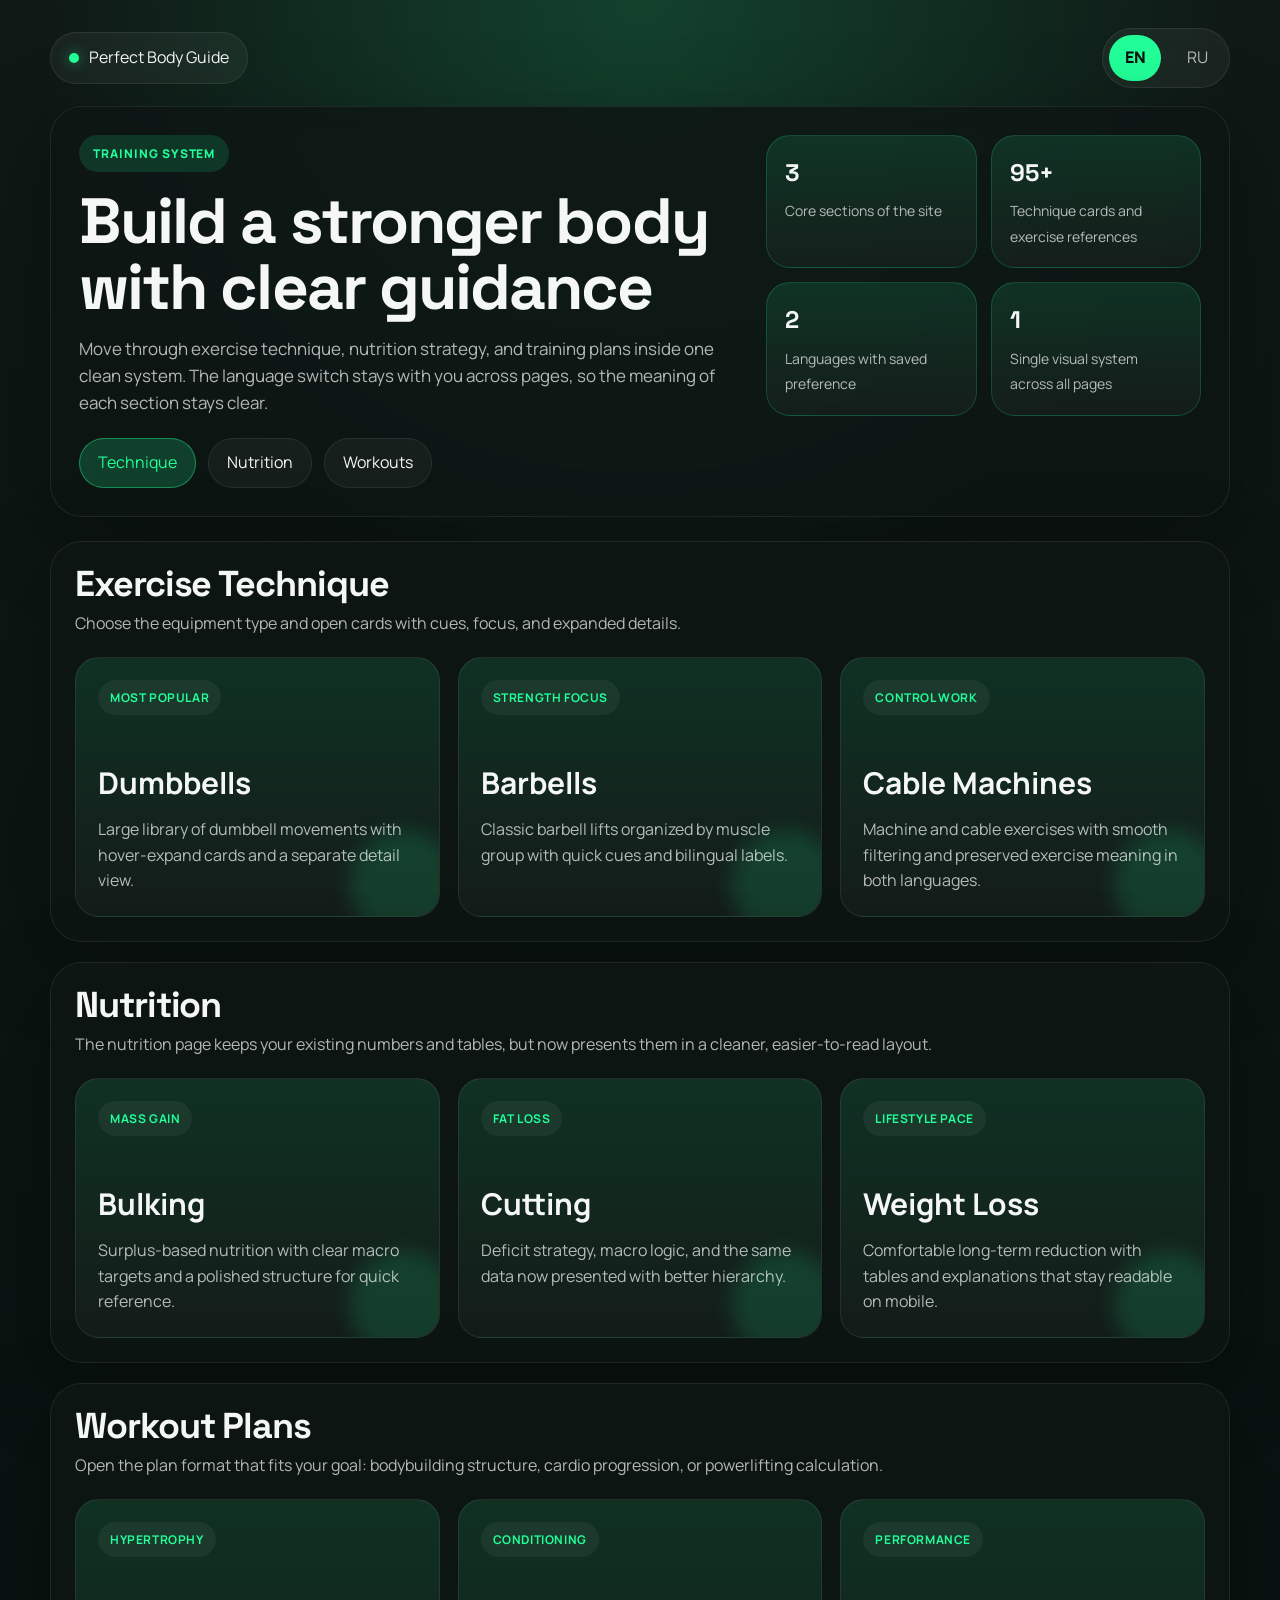
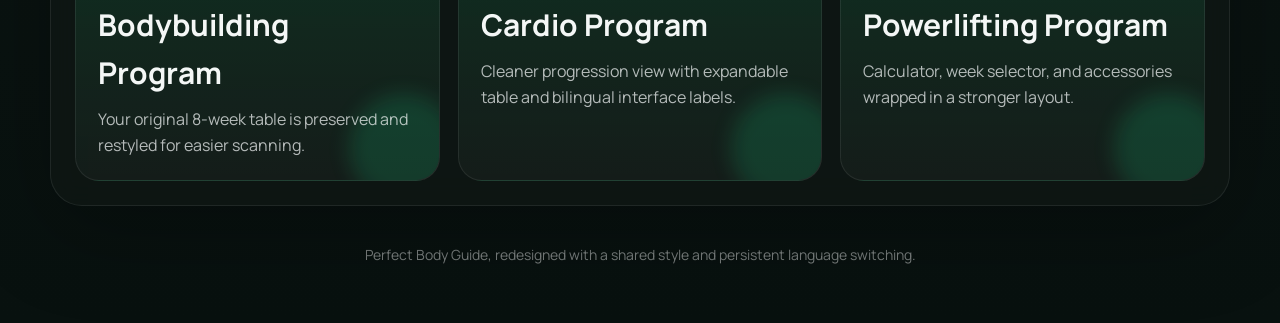
==== commit 3b2ecf94: "Add files via upload" ====
--- a/index.html
+++ b/index.html
@@ -347,11 +347,3 @@
     </script>
 </body>
 </html>
-<html>
-<head>
-    <meta http-equiv="Content-Type" content="text/html; charset=UTF-8">
-</head>
-<body>
-    Verification: 24c69fad65b1a3e7
-</body>
-</html>
